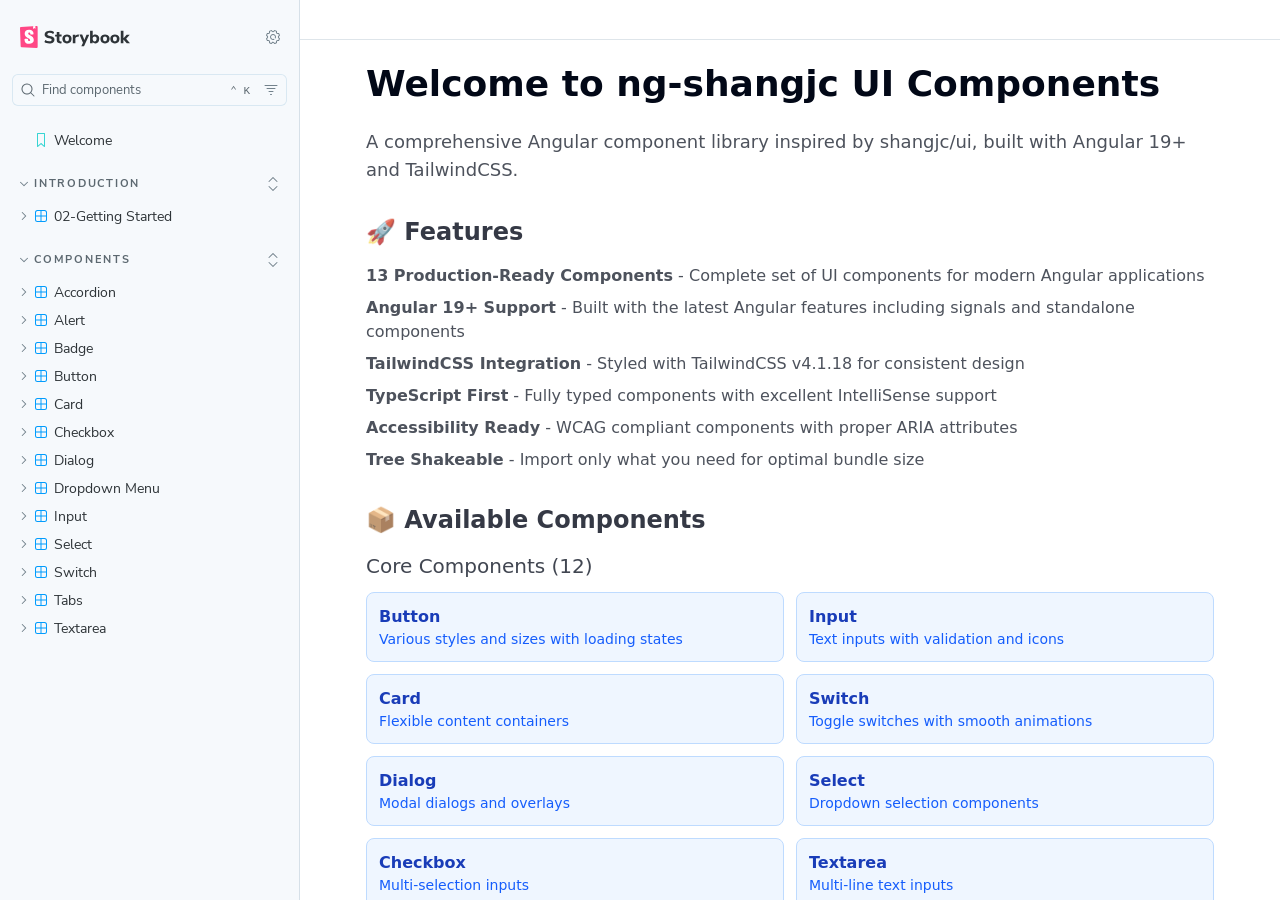
==== index.html @ a51bdb3d "Add files via upload" ====
<!DOCTYPE html>
<html lang="en">
  <head>
    <meta charset="utf-8" />

    <title>@storybook/angular - Storybook</title>
    <meta name="viewport" content="width=device-width, initial-scale=1, maximum-scale=1" />

    
    <link rel="icon" type="image/svg+xml" href="./favicon.svg" />
    
    <style>
      @font-face {
        font-family: 'Nunito Sans';
        font-style: normal;
        font-weight: 400;
        font-display: swap;
        src: url('./sb-common-assets/nunito-sans-regular.woff2') format('woff2');
      }

      @font-face {
        font-family: 'Nunito Sans';
        font-style: italic;
        font-weight: 400;
        font-display: swap;
        src: url('./sb-common-assets/nunito-sans-italic.woff2') format('woff2');
      }

      @font-face {
        font-family: 'Nunito Sans';
        font-style: normal;
        font-weight: 700;
        font-display: swap;
        src: url('./sb-common-assets/nunito-sans-bold.woff2') format('woff2');
      }

      @font-face {
        font-family: 'Nunito Sans';
        font-style: italic;
        font-weight: 700;
        font-display: swap;
        src: url('./sb-common-assets/nunito-sans-bold-italic.woff2') format('woff2');
      }
    </style>

    <link href="./sb-manager/runtime.js" rel="modulepreload" />

    
    <link href="./sb-addons/storybook-core-core-server-presets-0/common-manager-bundle.js" rel="modulepreload" />
    
    <link href="./sb-addons/links-1/manager-bundle.js" rel="modulepreload" />
    
    <link href="./sb-addons/essentials-controls-2/manager-bundle.js" rel="modulepreload" />
    
    <link href="./sb-addons/essentials-actions-3/manager-bundle.js" rel="modulepreload" />
    
    <link href="./sb-addons/essentials-docs-4/manager-bundle.js" rel="modulepreload" />
    
    <link href="./sb-addons/essentials-backgrounds-5/manager-bundle.js" rel="modulepreload" />
    
    <link href="./sb-addons/essentials-viewport-6/manager-bundle.js" rel="modulepreload" />
    
    <link href="./sb-addons/essentials-toolbars-7/manager-bundle.js" rel="modulepreload" />
    
    <link href="./sb-addons/essentials-measure-8/manager-bundle.js" rel="modulepreload" />
    
    <link href="./sb-addons/essentials-outline-9/manager-bundle.js" rel="modulepreload" />
    
    <link href="./sb-addons/themes-10/manager-bundle.js" rel="modulepreload" />
    
    <link href="./sb-addons/chromatic-com-storybook-11/manager-bundle.js" rel="modulepreload" />
       

    <style>
      #storybook-root[hidden] {
        display: none !important;
      }
    </style>

    
  </head>
  <body>
    <div id="root"></div>

    
    <script>
      
        
          window['FEATURES'] = {
  "argTypeTargetsV7": true,
  "legacyDecoratorFileOrder": false,
  "disallowImplicitActionsInRenderV8": true
};
        
      
        
          window['REFS'] = {};
        
      
        
          window['LOGLEVEL'] = "info";
        
      
        
          window['DOCS_OPTIONS'] = {
  "defaultName": "Installation",
  "autodocs": "tag"
};
        
      
        
          window['CONFIG_TYPE'] = "PRODUCTION";
        
      
        
      
        
      
        
          window['TAGS_OPTIONS'] = {
  "dev-only": {
    "excludeFromDocsStories": true
  },
  "docs-only": {
    "excludeFromSidebar": true
  },
  "test-only": {
    "excludeFromSidebar": true,
    "excludeFromDocsStories": true
  }
};
        
      
        
          window['STORYBOOK_RENDERER'] = "angular";
        
      
        
          window['STORYBOOK_BUILDER'] = "@storybook/builder-webpack5";
        
      
        
          window['STORYBOOK_FRAMEWORK'] = "D:\\Documents\\Desarrollos\\jc-develop\\Angular\\monorepo-ui-components\\node_modules\\.pnpm\\@storybook+angular@8.6.15_9ca8a912c1bdcd27ff8b11d15ed7bc2d\\node_modules\\@storybook\\angular";
        
      
    </script>
    

    <script type="module">
      import './sb-manager/globals-runtime.js';
      
      
        import './sb-addons/storybook-core-core-server-presets-0/common-manager-bundle.js';
      
        import './sb-addons/links-1/manager-bundle.js';
      
        import './sb-addons/essentials-controls-2/manager-bundle.js';
      
        import './sb-addons/essentials-actions-3/manager-bundle.js';
      
        import './sb-addons/essentials-docs-4/manager-bundle.js';
      
        import './sb-addons/essentials-backgrounds-5/manager-bundle.js';
      
        import './sb-addons/essentials-viewport-6/manager-bundle.js';
      
        import './sb-addons/essentials-toolbars-7/manager-bundle.js';
      
        import './sb-addons/essentials-measure-8/manager-bundle.js';
      
        import './sb-addons/essentials-outline-9/manager-bundle.js';
      
        import './sb-addons/themes-10/manager-bundle.js';
      
        import './sb-addons/chromatic-com-storybook-11/manager-bundle.js';
      
      
      import './sb-manager/runtime.js';
    </script>
  </body>
</html>
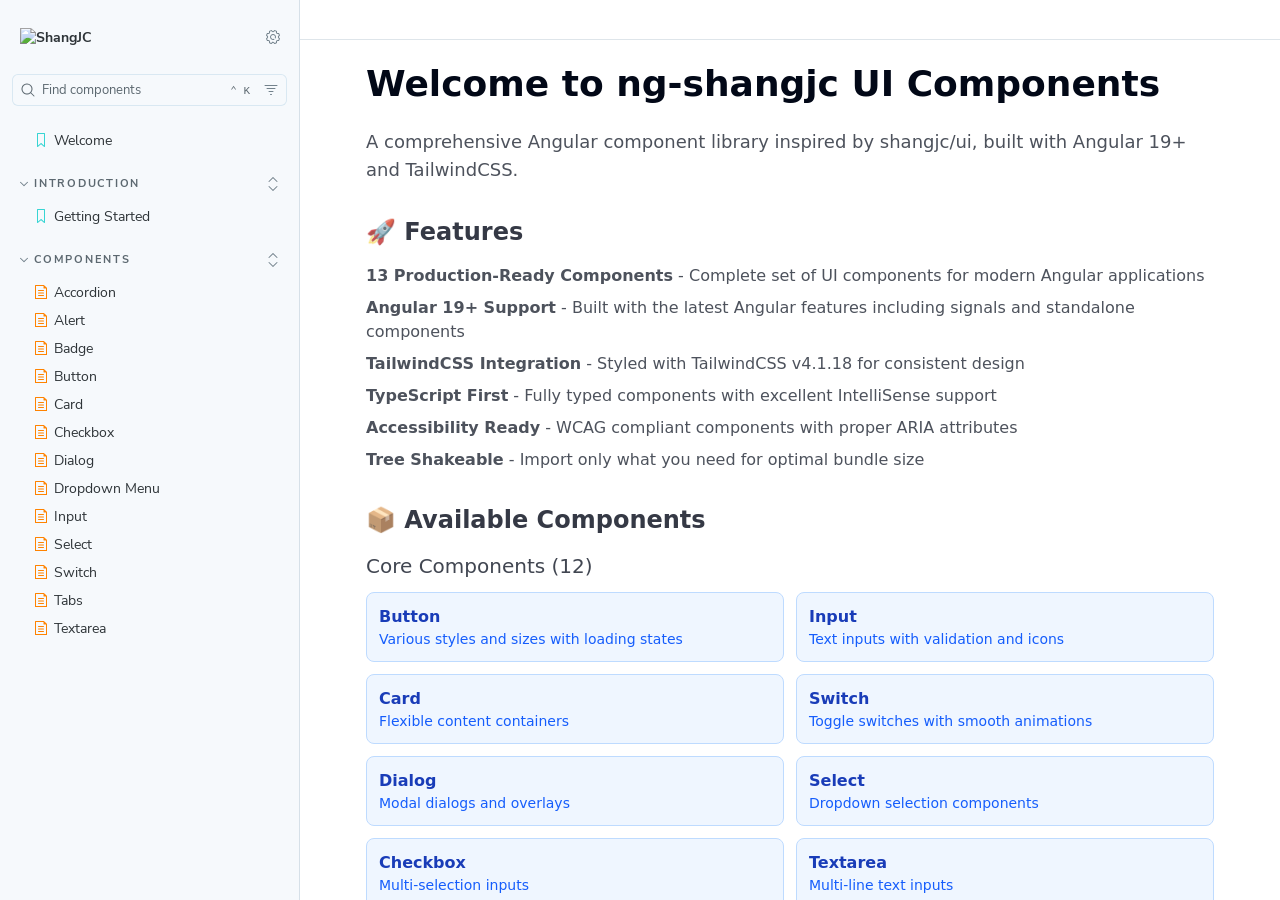
==== commit 9c79db77: "Documentation update" ====
--- a/index.html
+++ b/index.html
@@ -3,7 +3,7 @@
   <head>
     <meta charset="utf-8" />
 
-    <title>@storybook/angular - Storybook</title>
+    <title>ShangJC Docs</title>
     <meta name="viewport" content="width=device-width, initial-scale=1, maximum-scale=1" />
 
     
@@ -69,6 +69,8 @@
     <link href="./sb-addons/themes-10/manager-bundle.js" rel="modulepreload" />
     
     <link href="./sb-addons/chromatic-com-storybook-11/manager-bundle.js" rel="modulepreload" />
+    
+    <link href="./sb-addons/storybook-12/manager-bundle.js" rel="modulepreload" />
        
 
     <style>
@@ -174,6 +176,8 @@
       
         import './sb-addons/chromatic-com-storybook-11/manager-bundle.js';
       
+        import './sb-addons/storybook-12/manager-bundle.js';
+      
       
       import './sb-manager/runtime.js';
     </script>
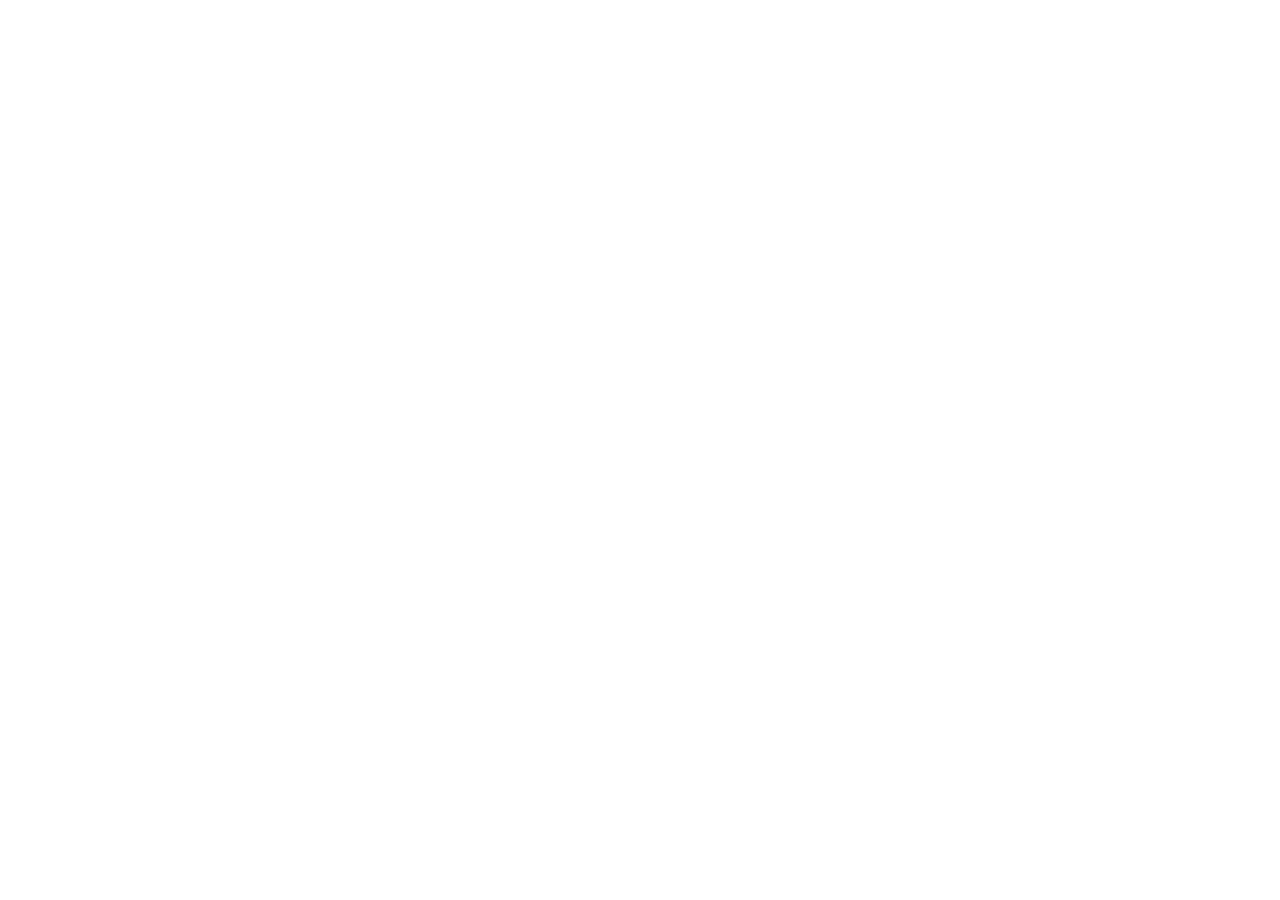
==== commit 5e93e75b: "GA update" ====
--- a/index.html
+++ b/index.html
@@ -1,9 +1,19 @@
 <!DOCTYPE html>
 <html lang="en">
   <head>
+    <!-- Google tag (gtag.js) -->
+    <script async src="https://www.googletagmanager.com/gtag/js?id=G-96KHTT5F0Z"></script>
+    <script>
+      window.dataLayer = window.dataLayer || [];
+      function gtag(){dataLayer.push(arguments);}
+      gtag('js', new Date());
+
+      gtag('config', 'G-96KHTT5F0Z');
+    </script>
+    
     <meta charset="utf-8" />
 
-    <title>ShangJC Docs</title>
+    <title>@storybook/angular - Storybook</title>
     <meta name="viewport" content="width=device-width, initial-scale=1, maximum-scale=1" />
 
     
